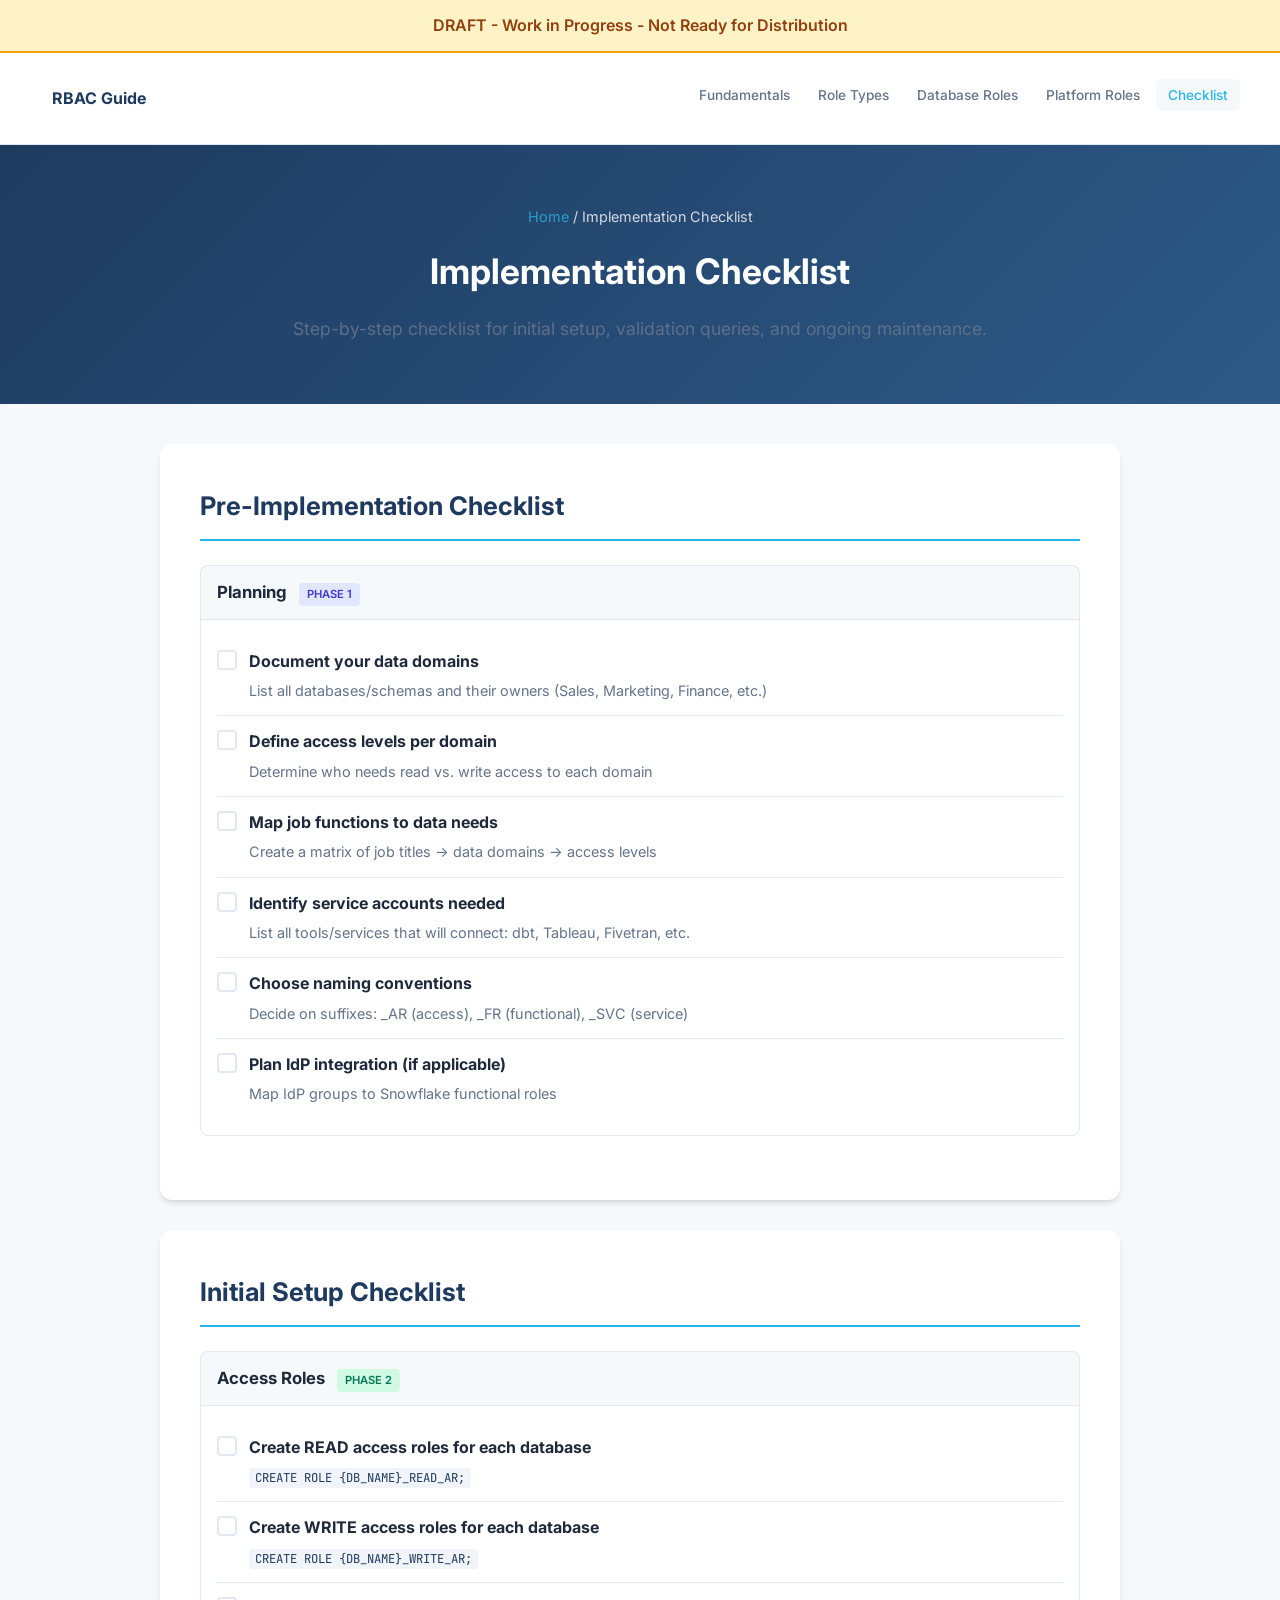
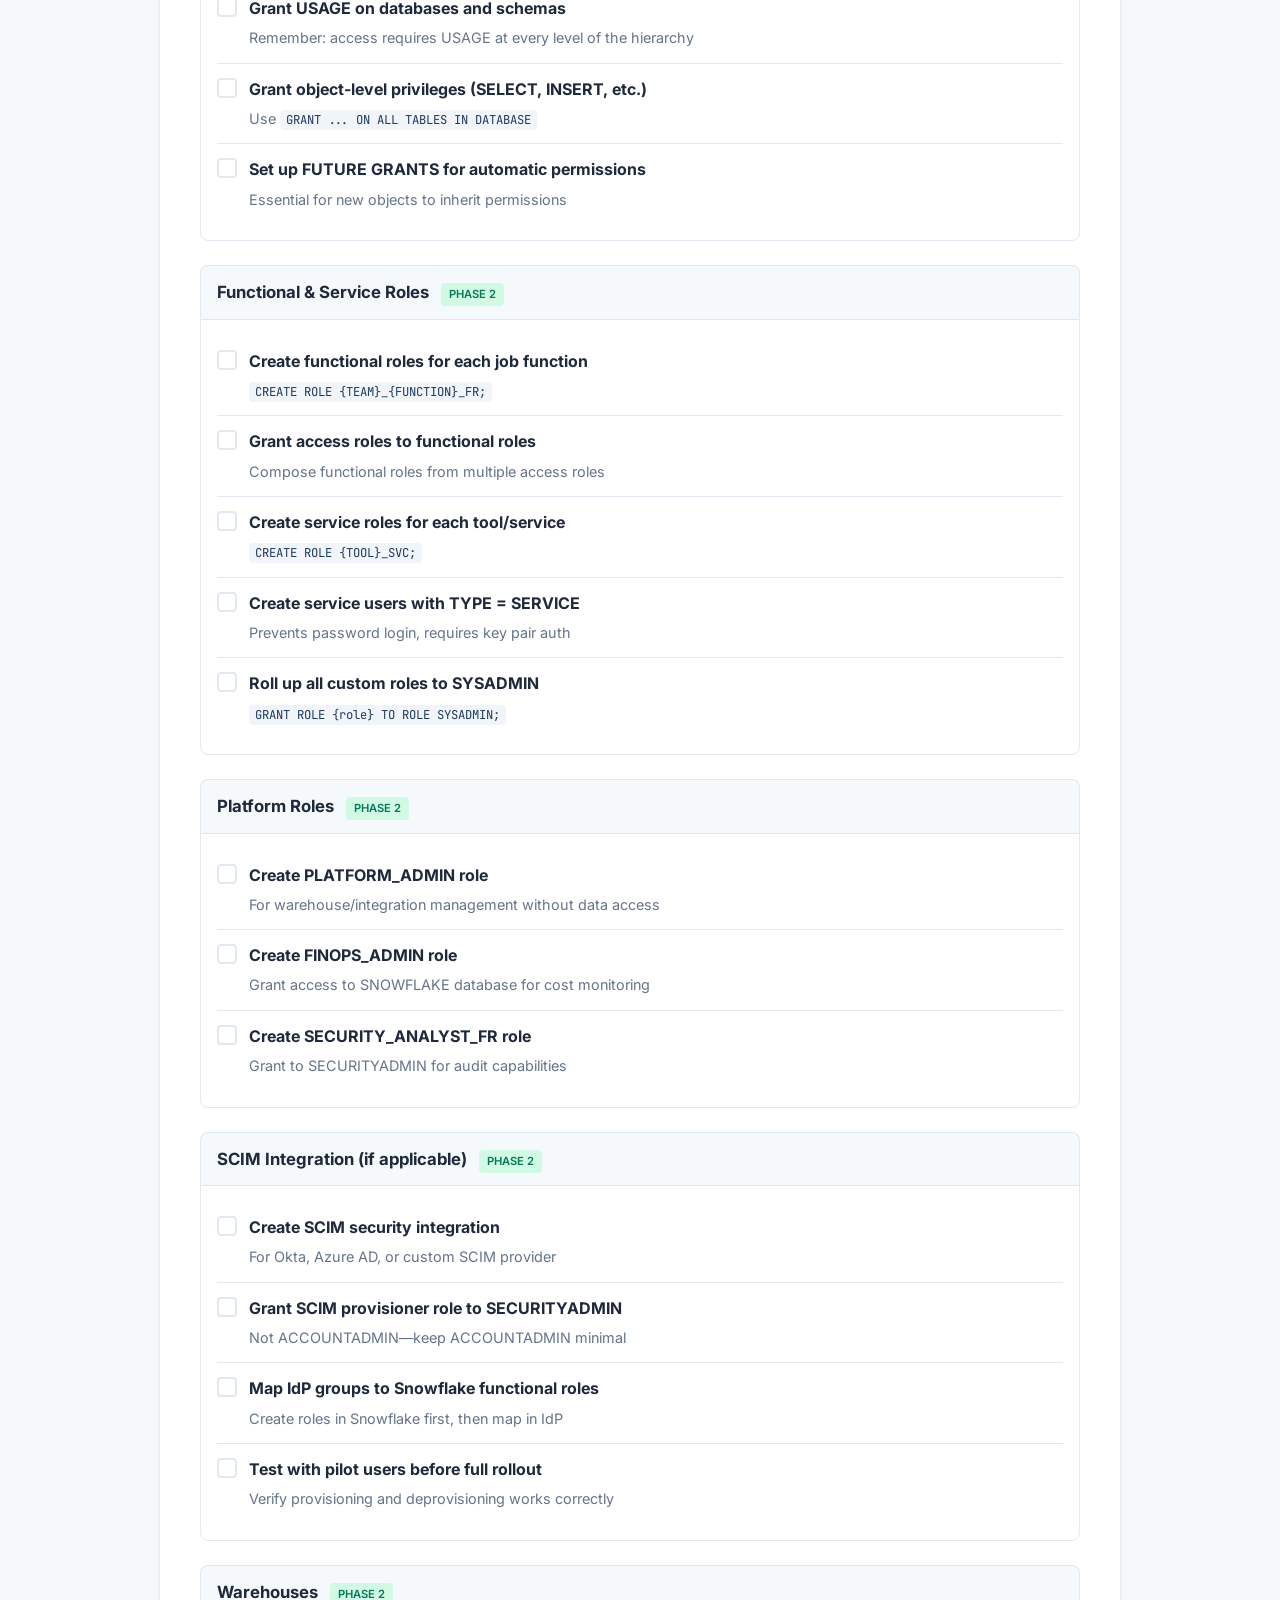
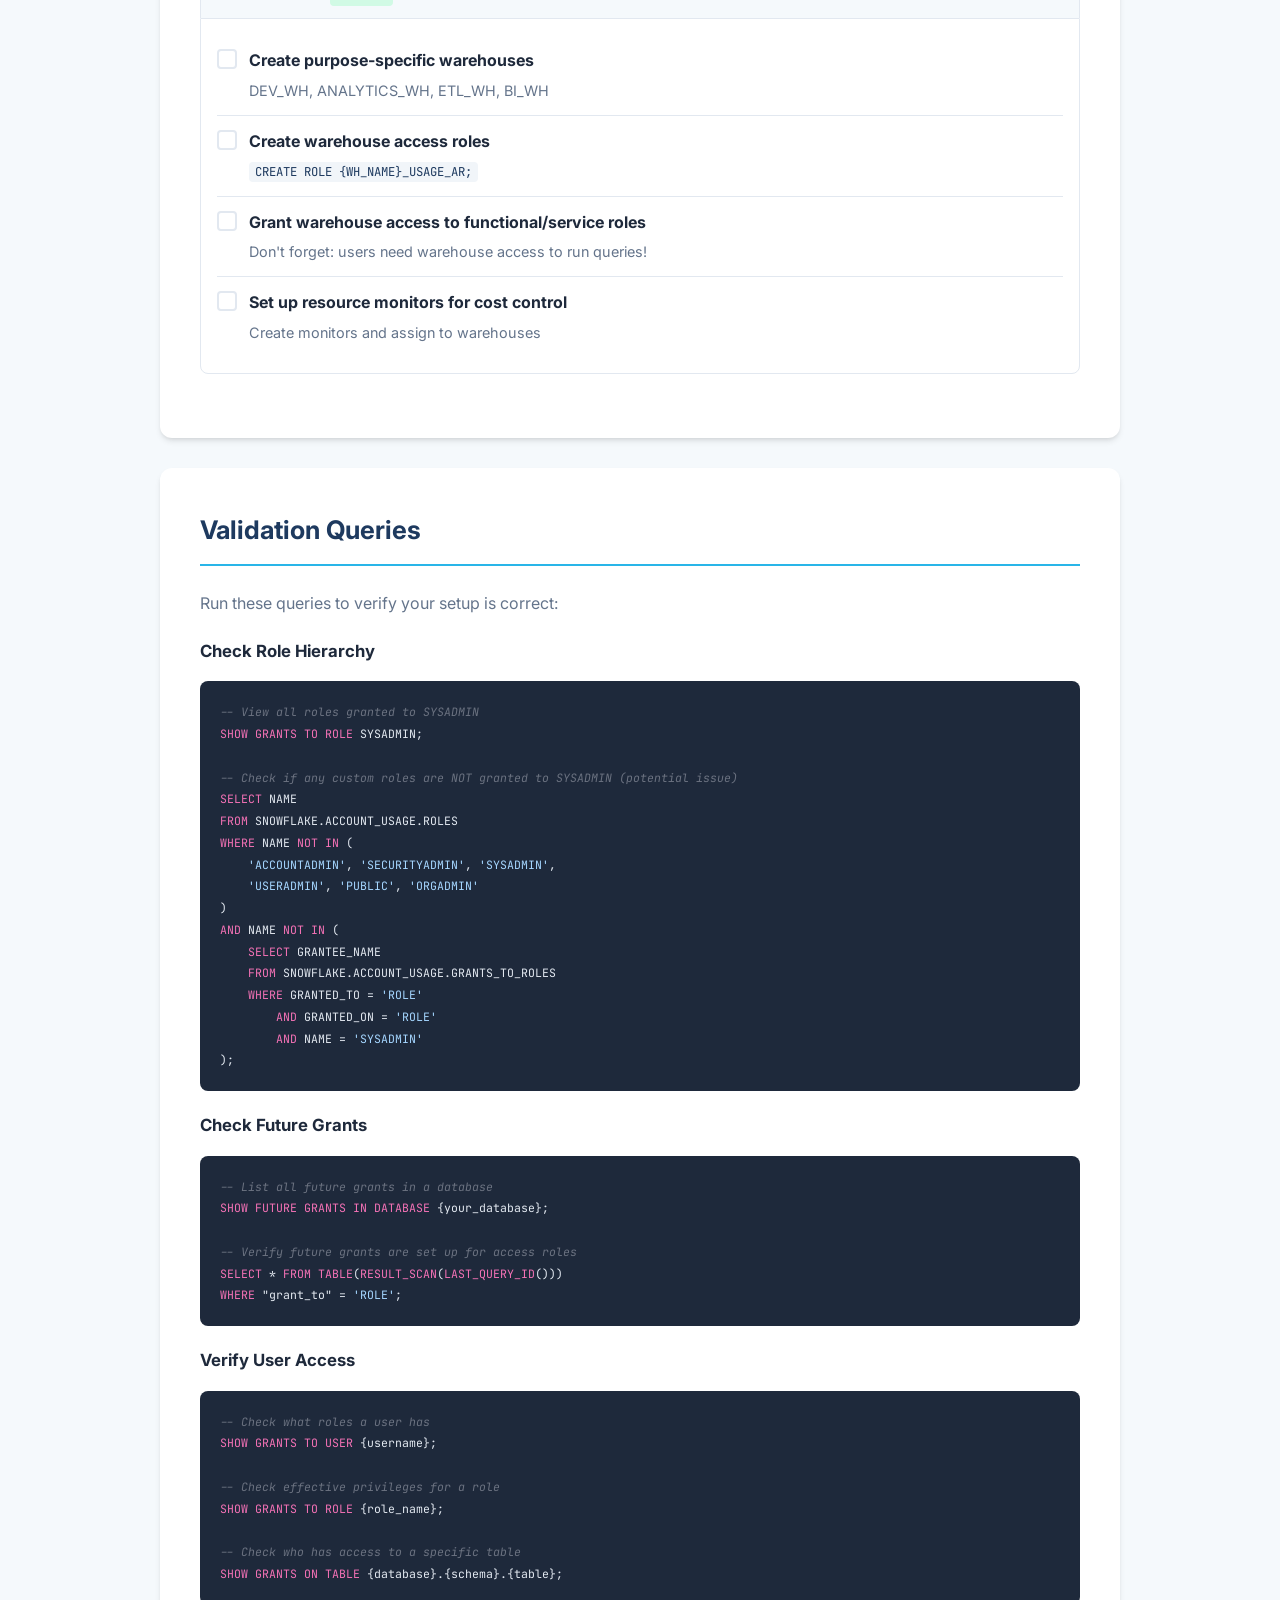
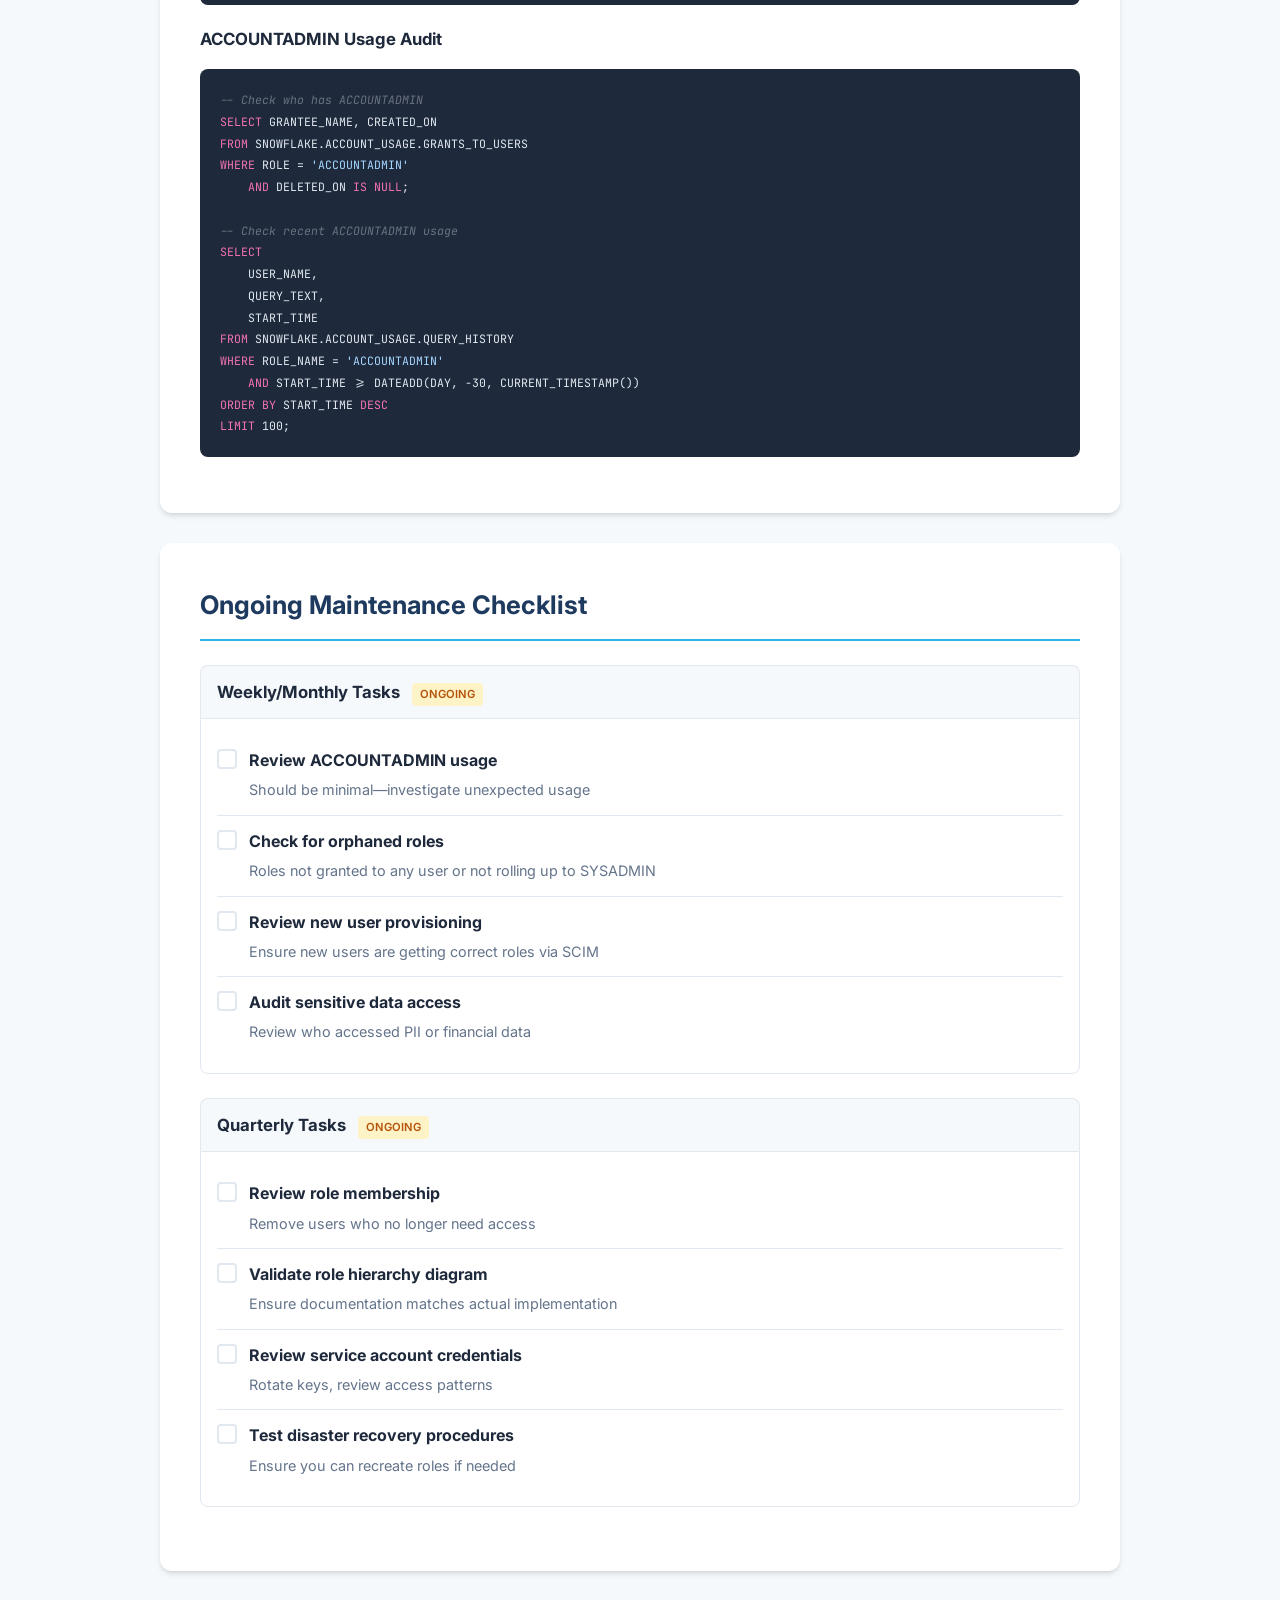
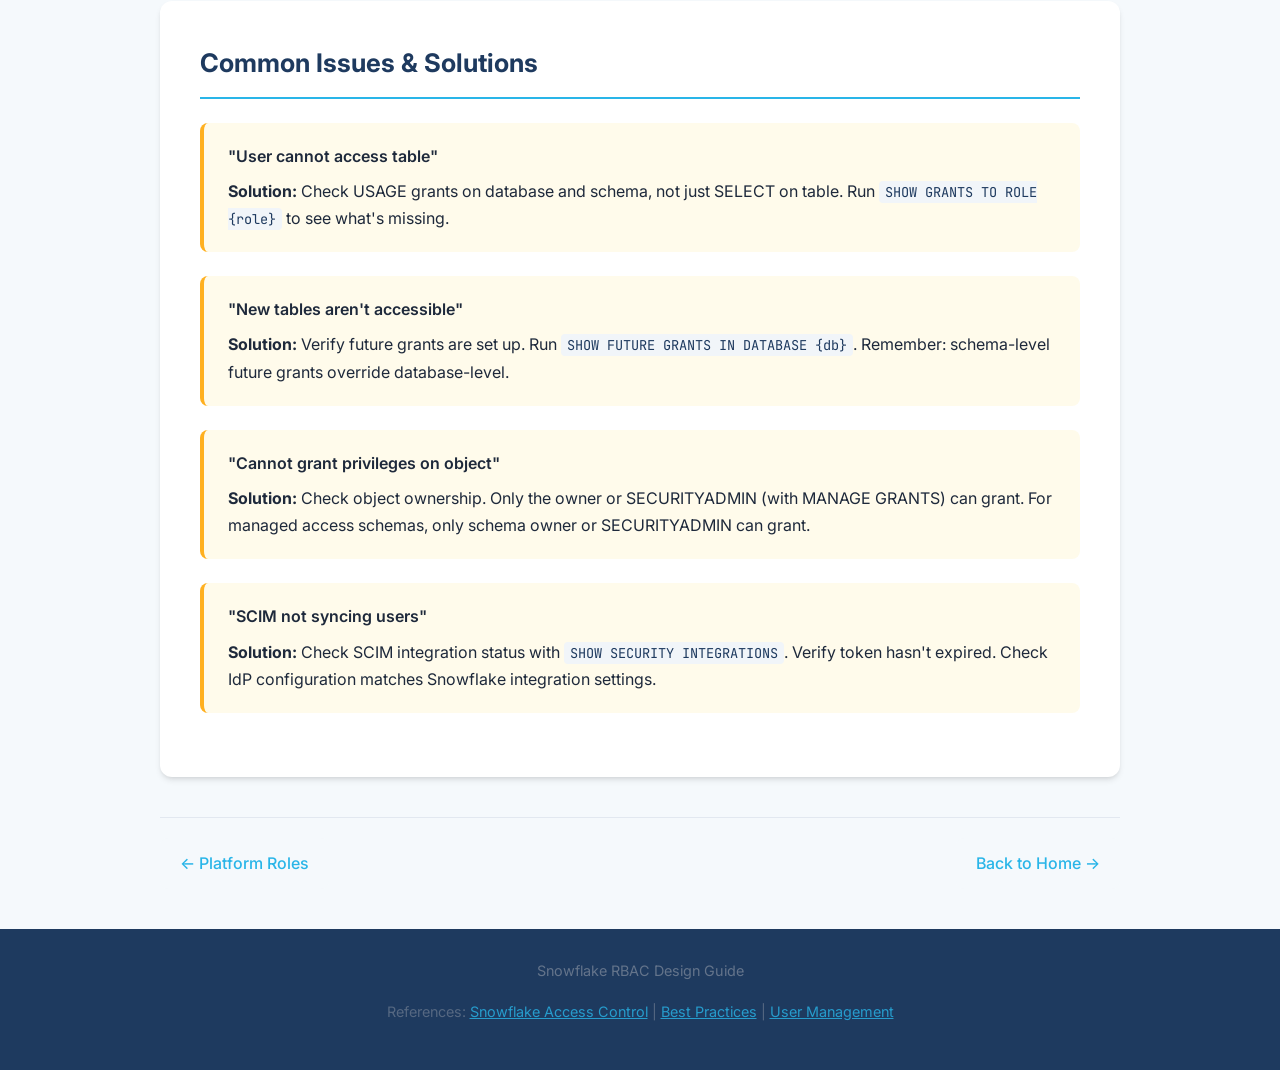
==== checklist.html @ 7f48d7fa "Initial Commit" ====
<!DOCTYPE html>
<html lang="en">
<head>
    <meta charset="UTF-8">
    <meta name="viewport" content="width=device-width, initial-scale=1.0">
    <title>Implementation Checklist | Snowflake RBAC Guide</title>
    <link rel="preconnect" href="https://fonts.googleapis.com">
    <link rel="preconnect" href="https://fonts.gstatic.com" crossorigin>
    <link href="https://fonts.googleapis.com/css2?family=Inter:wght@400;500;600;700&family=JetBrains+Mono:wght@400;500&display=swap" rel="stylesheet">
    <link rel="stylesheet" href="styles.css">
    <style>
        .checklist-section {
            margin: 24px 0;
        }
        .checklist-section h4 {
            background: var(--sf-light);
            padding: 12px 16px;
            border-radius: 8px 8px 0 0;
            margin-bottom: 0;
            border: 1px solid var(--border-color);
            border-bottom: none;
        }
        .checklist-items {
            border: 1px solid var(--border-color);
            border-radius: 0 0 8px 8px;
            padding: 16px;
        }
        .checklist-item {
            display: flex;
            align-items: flex-start;
            gap: 12px;
            padding: 12px 0;
            border-bottom: 1px solid var(--border-color);
        }
        .checklist-item:last-child {
            border-bottom: none;
        }
        .checkbox {
            width: 20px;
            height: 20px;
            border: 2px solid var(--border-color);
            border-radius: 4px;
            flex-shrink: 0;
            margin-top: 2px;
        }
        .checklist-item strong {
            display: block;
            margin-bottom: 4px;
        }
        .checklist-item p {
            margin: 0;
            font-size: 0.9rem;
        }
        .phase-tag {
            display: inline-block;
            padding: 2px 8px;
            border-radius: 4px;
            font-size: 0.7rem;
            font-weight: 600;
            text-transform: uppercase;
            margin-left: 8px;
        }
        .phase-planning { background: #E0E7FF; color: #4338CA; }
        .phase-setup { background: #D1FAE5; color: #047857; }
        .phase-ongoing { background: #FEF3C7; color: #B45309; }
    </style>
</head>
<body>
    <div style="background: #FEF3C7; color: #92400E; padding: 12px; text-align: center; font-weight: 600; border-bottom: 2px solid #F59E0B;">DRAFT - Work in Progress - Not Ready for Distribution</div>
    <nav>
        <div class="nav-inner">
            <a href="index.html" class="logo">RBAC Guide</a>
            <ul>
                <li><a href="fundamentals.html">Fundamentals</a></li>
                <li><a href="role-types.html">Role Types</a></li>
                <li><a href="database-roles.html">Database Roles</a></li>
                
                <li><a href="platform-roles.html">Platform Roles</a></li>
                <li><a href="checklist.html" class="active">Checklist</a></li>
            </ul>
        </div>
    </nav>

    <div class="hero">
        <div class="breadcrumb"><a href="index.html">Home</a> / Implementation Checklist</div>
        <h1>Implementation Checklist</h1>
        <p>Step-by-step checklist for initial setup, validation queries, and ongoing maintenance.</p>
    </div>

    <div class="container">
        <section>
            <h2>Pre-Implementation Checklist</h2>
            
            <div class="checklist-section">
                <h4>Planning <span class="phase-tag phase-planning">Phase 1</span></h4>
                <div class="checklist-items">
                    <div class="checklist-item">
                        <div class="checkbox"></div>
                        <div>
                            <strong>Document your data domains</strong>
                            <p>List all databases/schemas and their owners (Sales, Marketing, Finance, etc.)</p>
                        </div>
                    </div>
                    <div class="checklist-item">
                        <div class="checkbox"></div>
                        <div>
                            <strong>Define access levels per domain</strong>
                            <p>Determine who needs read vs. write access to each domain</p>
                        </div>
                    </div>
                    <div class="checklist-item">
                        <div class="checkbox"></div>
                        <div>
                            <strong>Map job functions to data needs</strong>
                            <p>Create a matrix of job titles → data domains → access levels</p>
                        </div>
                    </div>
                    <div class="checklist-item">
                        <div class="checkbox"></div>
                        <div>
                            <strong>Identify service accounts needed</strong>
                            <p>List all tools/services that will connect: dbt, Tableau, Fivetran, etc.</p>
                        </div>
                    </div>
                    <div class="checklist-item">
                        <div class="checkbox"></div>
                        <div>
                            <strong>Choose naming conventions</strong>
                            <p>Decide on suffixes: _AR (access), _FR (functional), _SVC (service)</p>
                        </div>
                    </div>
                    <div class="checklist-item">
                        <div class="checkbox"></div>
                        <div>
                            <strong>Plan IdP integration (if applicable)</strong>
                            <p>Map IdP groups to Snowflake functional roles</p>
                        </div>
                    </div>
                </div>
            </div>
        </section>

        <section>
            <h2>Initial Setup Checklist</h2>
            
            <div class="checklist-section">
                <h4>Access Roles <span class="phase-tag phase-setup">Phase 2</span></h4>
                <div class="checklist-items">
                    <div class="checklist-item">
                        <div class="checkbox"></div>
                        <div>
                            <strong>Create READ access roles for each database</strong>
                            <p><code>CREATE ROLE {DB_NAME}_READ_AR;</code></p>
                        </div>
                    </div>
                    <div class="checklist-item">
                        <div class="checkbox"></div>
                        <div>
                            <strong>Create WRITE access roles for each database</strong>
                            <p><code>CREATE ROLE {DB_NAME}_WRITE_AR;</code></p>
                        </div>
                    </div>
                    <div class="checklist-item">
                        <div class="checkbox"></div>
                        <div>
                            <strong>Grant USAGE on databases and schemas</strong>
                            <p>Remember: access requires USAGE at every level of the hierarchy</p>
                        </div>
                    </div>
                    <div class="checklist-item">
                        <div class="checkbox"></div>
                        <div>
                            <strong>Grant object-level privileges (SELECT, INSERT, etc.)</strong>
                            <p>Use <code>GRANT ... ON ALL TABLES IN DATABASE</code></p>
                        </div>
                    </div>
                    <div class="checklist-item">
                        <div class="checkbox"></div>
                        <div>
                            <strong>Set up FUTURE GRANTS for automatic permissions</strong>
                            <p>Essential for new objects to inherit permissions</p>
                        </div>
                    </div>
                </div>
            </div>

            <div class="checklist-section">
                <h4>Functional & Service Roles <span class="phase-tag phase-setup">Phase 2</span></h4>
                <div class="checklist-items">
                    <div class="checklist-item">
                        <div class="checkbox"></div>
                        <div>
                            <strong>Create functional roles for each job function</strong>
                            <p><code>CREATE ROLE {TEAM}_{FUNCTION}_FR;</code></p>
                        </div>
                    </div>
                    <div class="checklist-item">
                        <div class="checkbox"></div>
                        <div>
                            <strong>Grant access roles to functional roles</strong>
                            <p>Compose functional roles from multiple access roles</p>
                        </div>
                    </div>
                    <div class="checklist-item">
                        <div class="checkbox"></div>
                        <div>
                            <strong>Create service roles for each tool/service</strong>
                            <p><code>CREATE ROLE {TOOL}_SVC;</code></p>
                        </div>
                    </div>
                    <div class="checklist-item">
                        <div class="checkbox"></div>
                        <div>
                            <strong>Create service users with TYPE = SERVICE</strong>
                            <p>Prevents password login, requires key pair auth</p>
                        </div>
                    </div>
                    <div class="checklist-item">
                        <div class="checkbox"></div>
                        <div>
                            <strong>Roll up all custom roles to SYSADMIN</strong>
                            <p><code>GRANT ROLE {role} TO ROLE SYSADMIN;</code></p>
                        </div>
                    </div>
                </div>
            </div>

            <div class="checklist-section">
                <h4>Platform Roles <span class="phase-tag phase-setup">Phase 2</span></h4>
                <div class="checklist-items">
                    <div class="checklist-item">
                        <div class="checkbox"></div>
                        <div>
                            <strong>Create PLATFORM_ADMIN role</strong>
                            <p>For warehouse/integration management without data access</p>
                        </div>
                    </div>
                    <div class="checklist-item">
                        <div class="checkbox"></div>
                        <div>
                            <strong>Create FINOPS_ADMIN role</strong>
                            <p>Grant access to SNOWFLAKE database for cost monitoring</p>
                        </div>
                    </div>
                    <div class="checklist-item">
                        <div class="checkbox"></div>
                        <div>
                            <strong>Create SECURITY_ANALYST_FR role</strong>
                            <p>Grant to SECURITYADMIN for audit capabilities</p>
                        </div>
                    </div>
                </div>
            </div>

            <div class="checklist-section">
                <h4>SCIM Integration (if applicable) <span class="phase-tag phase-setup">Phase 2</span></h4>
                <div class="checklist-items">
                    <div class="checklist-item">
                        <div class="checkbox"></div>
                        <div>
                            <strong>Create SCIM security integration</strong>
                            <p>For Okta, Azure AD, or custom SCIM provider</p>
                        </div>
                    </div>
                    <div class="checklist-item">
                        <div class="checkbox"></div>
                        <div>
                            <strong>Grant SCIM provisioner role to SECURITYADMIN</strong>
                            <p>Not ACCOUNTADMIN—keep ACCOUNTADMIN minimal</p>
                        </div>
                    </div>
                    <div class="checklist-item">
                        <div class="checkbox"></div>
                        <div>
                            <strong>Map IdP groups to Snowflake functional roles</strong>
                            <p>Create roles in Snowflake first, then map in IdP</p>
                        </div>
                    </div>
                    <div class="checklist-item">
                        <div class="checkbox"></div>
                        <div>
                            <strong>Test with pilot users before full rollout</strong>
                            <p>Verify provisioning and deprovisioning works correctly</p>
                        </div>
                    </div>
                </div>
            </div>

            <div class="checklist-section">
                <h4>Warehouses <span class="phase-tag phase-setup">Phase 2</span></h4>
                <div class="checklist-items">
                    <div class="checklist-item">
                        <div class="checkbox"></div>
                        <div>
                            <strong>Create purpose-specific warehouses</strong>
                            <p>DEV_WH, ANALYTICS_WH, ETL_WH, BI_WH</p>
                        </div>
                    </div>
                    <div class="checklist-item">
                        <div class="checkbox"></div>
                        <div>
                            <strong>Create warehouse access roles</strong>
                            <p><code>CREATE ROLE {WH_NAME}_USAGE_AR;</code></p>
                        </div>
                    </div>
                    <div class="checklist-item">
                        <div class="checkbox"></div>
                        <div>
                            <strong>Grant warehouse access to functional/service roles</strong>
                            <p>Don't forget: users need warehouse access to run queries!</p>
                        </div>
                    </div>
                    <div class="checklist-item">
                        <div class="checkbox"></div>
                        <div>
                            <strong>Set up resource monitors for cost control</strong>
                            <p>Create monitors and assign to warehouses</p>
                        </div>
                    </div>
                </div>
            </div>
        </section>

        <section>
            <h2>Validation Queries</h2>
            <p>Run these queries to verify your setup is correct:</p>

            <h4>Check Role Hierarchy</h4>
            <pre><code><span class="comment">-- View all roles granted to SYSADMIN</span>
<span class="keyword">SHOW GRANTS TO ROLE</span> SYSADMIN;

<span class="comment">-- Check if any custom roles are NOT granted to SYSADMIN (potential issue)</span>
<span class="keyword">SELECT</span> NAME 
<span class="keyword">FROM</span> SNOWFLAKE.ACCOUNT_USAGE.ROLES
<span class="keyword">WHERE</span> NAME <span class="keyword">NOT IN</span> (
    <span class="string">'ACCOUNTADMIN'</span>, <span class="string">'SECURITYADMIN'</span>, <span class="string">'SYSADMIN'</span>, 
    <span class="string">'USERADMIN'</span>, <span class="string">'PUBLIC'</span>, <span class="string">'ORGADMIN'</span>
)
<span class="keyword">AND</span> NAME <span class="keyword">NOT IN</span> (
    <span class="keyword">SELECT</span> GRANTEE_NAME 
    <span class="keyword">FROM</span> SNOWFLAKE.ACCOUNT_USAGE.GRANTS_TO_ROLES 
    <span class="keyword">WHERE</span> GRANTED_TO = <span class="string">'ROLE'</span> 
        <span class="keyword">AND</span> GRANTED_ON = <span class="string">'ROLE'</span>
        <span class="keyword">AND</span> NAME = <span class="string">'SYSADMIN'</span>
);</code></pre>

            <h4>Check Future Grants</h4>
            <pre><code><span class="comment">-- List all future grants in a database</span>
<span class="keyword">SHOW FUTURE GRANTS IN DATABASE</span> {your_database};

<span class="comment">-- Verify future grants are set up for access roles</span>
<span class="keyword">SELECT</span> * <span class="keyword">FROM TABLE</span>(<span class="keyword">RESULT_SCAN</span>(<span class="keyword">LAST_QUERY_ID</span>()))
<span class="keyword">WHERE</span> "grant_to" = <span class="string">'ROLE'</span>;</code></pre>

            <h4>Verify User Access</h4>
            <pre><code><span class="comment">-- Check what roles a user has</span>
<span class="keyword">SHOW GRANTS TO USER</span> {username};

<span class="comment">-- Check effective privileges for a role</span>
<span class="keyword">SHOW GRANTS TO ROLE</span> {role_name};

<span class="comment">-- Check who has access to a specific table</span>
<span class="keyword">SHOW GRANTS ON TABLE</span> {database}.{schema}.{table};</code></pre>

            <h4>ACCOUNTADMIN Usage Audit</h4>
            <pre><code><span class="comment">-- Check who has ACCOUNTADMIN</span>
<span class="keyword">SELECT</span> GRANTEE_NAME, CREATED_ON
<span class="keyword">FROM</span> SNOWFLAKE.ACCOUNT_USAGE.GRANTS_TO_USERS
<span class="keyword">WHERE</span> ROLE = <span class="string">'ACCOUNTADMIN'</span>
    <span class="keyword">AND</span> DELETED_ON <span class="keyword">IS NULL</span>;

<span class="comment">-- Check recent ACCOUNTADMIN usage</span>
<span class="keyword">SELECT</span> 
    USER_NAME,
    QUERY_TEXT,
    START_TIME
<span class="keyword">FROM</span> SNOWFLAKE.ACCOUNT_USAGE.QUERY_HISTORY
<span class="keyword">WHERE</span> ROLE_NAME = <span class="string">'ACCOUNTADMIN'</span>
    <span class="keyword">AND</span> START_TIME >= DATEADD(DAY, -30, CURRENT_TIMESTAMP())
<span class="keyword">ORDER BY</span> START_TIME <span class="keyword">DESC</span>
<span class="keyword">LIMIT</span> 100;</code></pre>
        </section>

        <section>
            <h2>Ongoing Maintenance Checklist</h2>
            
            <div class="checklist-section">
                <h4>Weekly/Monthly Tasks <span class="phase-tag phase-ongoing">Ongoing</span></h4>
                <div class="checklist-items">
                    <div class="checklist-item">
                        <div class="checkbox"></div>
                        <div>
                            <strong>Review ACCOUNTADMIN usage</strong>
                            <p>Should be minimal—investigate unexpected usage</p>
                        </div>
                    </div>
                    <div class="checklist-item">
                        <div class="checkbox"></div>
                        <div>
                            <strong>Check for orphaned roles</strong>
                            <p>Roles not granted to any user or not rolling up to SYSADMIN</p>
                        </div>
                    </div>
                    <div class="checklist-item">
                        <div class="checkbox"></div>
                        <div>
                            <strong>Review new user provisioning</strong>
                            <p>Ensure new users are getting correct roles via SCIM</p>
                        </div>
                    </div>
                    <div class="checklist-item">
                        <div class="checkbox"></div>
                        <div>
                            <strong>Audit sensitive data access</strong>
                            <p>Review who accessed PII or financial data</p>
                        </div>
                    </div>
                </div>
            </div>

            <div class="checklist-section">
                <h4>Quarterly Tasks <span class="phase-tag phase-ongoing">Ongoing</span></h4>
                <div class="checklist-items">
                    <div class="checklist-item">
                        <div class="checkbox"></div>
                        <div>
                            <strong>Review role membership</strong>
                            <p>Remove users who no longer need access</p>
                        </div>
                    </div>
                    <div class="checklist-item">
                        <div class="checkbox"></div>
                        <div>
                            <strong>Validate role hierarchy diagram</strong>
                            <p>Ensure documentation matches actual implementation</p>
                        </div>
                    </div>
                    <div class="checklist-item">
                        <div class="checkbox"></div>
                        <div>
                            <strong>Review service account credentials</strong>
                            <p>Rotate keys, review access patterns</p>
                        </div>
                    </div>
                    <div class="checklist-item">
                        <div class="checkbox"></div>
                        <div>
                            <strong>Test disaster recovery procedures</strong>
                            <p>Ensure you can recreate roles if needed</p>
                        </div>
                    </div>
                </div>
            </div>
        </section>

        <section>
            <h2>Common Issues & Solutions</h2>
            
            <div class="callout callout-warning">
                <div class="callout-title">"User cannot access table"</div>
                <p><strong>Solution:</strong> Check USAGE grants on database and schema, not just SELECT on table. Run <code>SHOW GRANTS TO ROLE {role}</code> to see what's missing.</p>
            </div>

            <div class="callout callout-warning">
                <div class="callout-title">"New tables aren't accessible"</div>
                <p><strong>Solution:</strong> Verify future grants are set up. Run <code>SHOW FUTURE GRANTS IN DATABASE {db}</code>. Remember: schema-level future grants override database-level.</p>
            </div>

            <div class="callout callout-warning">
                <div class="callout-title">"Cannot grant privileges on object"</div>
                <p><strong>Solution:</strong> Check object ownership. Only the owner or SECURITYADMIN (with MANAGE GRANTS) can grant. For managed access schemas, only schema owner or SECURITYADMIN can grant.</p>
            </div>

            <div class="callout callout-warning">
                <div class="callout-title">"SCIM not syncing users"</div>
                <p><strong>Solution:</strong> Check SCIM integration status with <code>SHOW SECURITY INTEGRATIONS</code>. Verify token hasn't expired. Check IdP configuration matches Snowflake integration settings.</p>
            </div>
        </section>

        <div class="next-page">
            <a href="platform-roles.html" class="prev">← Platform Roles</a>
            <a href="index.html" class="next">Back to Home →</a>
        </div>
    </div>

    <footer>
        <p>Snowflake RBAC Design Guide</p>
        <p style="margin-top: 12px; opacity: 0.8;">
            References: 
            <a href="https://docs.snowflake.com/en/user-guide/security-access-control-overview" target="_blank">Snowflake Access Control</a> | 
            <a href="https://docs.snowflake.com/en/user-guide/security-access-control-considerations" target="_blank">Best Practices</a> |
            <a href="https://docs.snowflake.com/en/user-guide/admin-user-management" target="_blank">User Management</a>
        </p>
    </footer>
</body>
</html>
---- styles.css ----
:root {
    --sf-blue: #29B5E8;
    --sf-blue-dark: #1a8ab8;
    --sf-navy: #1E3A5F;
    --sf-light: #F5F9FC;
    --sf-accent: #00D4AA;
    --sf-warning: #FFB020;
    --sf-danger: #FF4757;
    --sf-success: #00D68F;
    --text-primary: #1E293B;
    --text-secondary: #64748B;
    --border-color: #E2E8F0;
    --code-bg: #1E293B;
    --card-shadow: 0 4px 6px -1px rgba(0,0,0,0.1), 0 2px 4px -2px rgba(0,0,0,0.1);
}

* {
    margin: 0;
    padding: 0;
    box-sizing: border-box;
}

body {
    font-family: 'Inter', -apple-system, BlinkMacSystemFont, sans-serif;
    background: var(--sf-light);
    color: var(--text-primary);
    line-height: 1.7;
}

.hero {
    background: linear-gradient(135deg, var(--sf-navy) 0%, #2D5A87 100%);
    color: white;
    padding: 60px 20px;
    text-align: center;
}

.hero-large {
    padding: 80px 20px;
}

.hero h1 {
    font-size: 2.2rem;
    font-weight: 700;
    margin-bottom: 12px;
}

.hero-large h1 {
    font-size: 2.5rem;
    margin-bottom: 16px;
}

.hero p {
    font-size: 1.1rem;
    opacity: 0.9;
    max-width: 700px;
    margin: 0 auto;
}

.hero-badge {
    display: inline-block;
    background: rgba(41, 181, 232, 0.2);
    border: 1px solid var(--sf-blue);
    color: var(--sf-blue);
    padding: 6px 16px;
    border-radius: 20px;
    font-size: 0.85rem;
    font-weight: 500;
    margin-bottom: 20px;
}

.breadcrumb {
    font-size: 0.9rem;
    margin-bottom: 12px;
    opacity: 0.8;
}

.breadcrumb a {
    color: var(--sf-blue);
    text-decoration: none;
}

.breadcrumb a:hover {
    text-decoration: underline;
}

nav {
    background: white;
    border-bottom: 1px solid var(--border-color);
    padding: 12px 20px;
    position: sticky;
    top: 0;
    z-index: 100;
}

nav .nav-inner {
    display: flex;
    justify-content: space-between;
    align-items: center;
    max-width: 1200px;
    margin: 0 auto;
}

nav .logo {
    font-weight: 700;
    color: var(--sf-navy);
    text-decoration: none;
    font-size: 1rem;
}

nav ul {
    display: flex;
    flex-wrap: wrap;
    gap: 4px;
    list-style: none;
}

nav a {
    color: var(--text-secondary);
    text-decoration: none;
    padding: 8px 12px;
    border-radius: 6px;
    font-size: 0.85rem;
    font-weight: 500;
    transition: all 0.2s;
}

nav a:hover, nav a.active {
    background: var(--sf-light);
    color: var(--sf-blue);
}

.container {
    max-width: 1000px;
    margin: 0 auto;
    padding: 40px 20px;
}

.container-wide {
    max-width: 1100px;
    margin: 0 auto;
    padding: 40px 20px;
}

section {
    background: white;
    border-radius: 12px;
    padding: 40px;
    margin-bottom: 30px;
    box-shadow: var(--card-shadow);
}

h2 {
    font-size: 1.6rem;
    color: var(--sf-navy);
    margin-bottom: 24px;
    padding-bottom: 12px;
    border-bottom: 2px solid var(--sf-blue);
}

h3 {
    font-size: 1.25rem;
    color: var(--sf-navy);
    margin: 28px 0 16px 0;
}

h4 {
    font-size: 1.05rem;
    color: var(--text-primary);
    margin: 20px 0 12px 0;
}

p {
    margin-bottom: 16px;
    color: var(--text-secondary);
}

.callout {
    padding: 20px 24px;
    border-radius: 8px;
    margin: 24px 0;
}

.callout-info {
    background: #EBF8FF;
    border-left: 4px solid var(--sf-blue);
}

.callout-warning {
    background: #FFFBEB;
    border-left: 4px solid var(--sf-warning);
}

.callout-danger {
    background: #FEF2F2;
    border-left: 4px solid var(--sf-danger);
}

.callout-success {
    background: #ECFDF5;
    border-left: 4px solid var(--sf-success);
}

.callout-title {
    font-weight: 600;
    color: var(--text-primary);
    margin-bottom: 8px;
    display: flex;
    align-items: center;
    gap: 8px;
}

.callout p {
    margin: 0;
    color: var(--text-primary);
}

pre {
    background: var(--code-bg);
    color: #E2E8F0;
    padding: 20px;
    border-radius: 8px;
    overflow-x: auto;
    font-family: 'JetBrains Mono', monospace;
    font-size: 0.85rem;
    line-height: 1.6;
    margin: 16px 0;
}

code {
    font-family: 'JetBrains Mono', monospace;
    background: #F1F5F9;
    color: var(--sf-navy);
    padding: 2px 6px;
    border-radius: 4px;
    font-size: 0.85em;
}

pre code {
    background: transparent;
    color: inherit;
    padding: 0;
}

.keyword { color: #F472B6; }
.string { color: #A5D6FF; }
.comment { color: #6B7280; font-style: italic; }
.role-name { color: #7DD3FC; }
.privilege { color: #86EFAC; }

ul, ol {
    margin: 16px 0 16px 24px;
    color: var(--text-secondary);
}

li {
    margin-bottom: 8px;
}

table {
    width: 100%;
    border-collapse: collapse;
    margin: 20px 0;
    font-size: 0.9rem;
}

th, td {
    padding: 12px 16px;
    text-align: left;
    border-bottom: 1px solid var(--border-color);
}

th {
    background: var(--sf-light);
    font-weight: 600;
    color: var(--sf-navy);
}

tr:hover {
    background: #F8FAFC;
}

.two-column {
    display: grid;
    grid-template-columns: 1fr 1fr;
    gap: 24px;
}

@media (max-width: 768px) {
    .two-column {
        grid-template-columns: 1fr;
    }
    
    .hero h1 {
        font-size: 1.6rem;
    }
    
    section {
        padding: 24px;
    }
    
    nav ul {
        display: none;
    }
}

.comparison-card {
    background: var(--sf-light);
    border-radius: 8px;
    padding: 20px;
}

.comparison-card h4 {
    margin-top: 0;
}

.tag {
    display: inline-block;
    padding: 4px 10px;
    border-radius: 4px;
    font-size: 0.75rem;
    font-weight: 600;
    text-transform: uppercase;
}

.tag-required { background: #FEE2E2; color: #DC2626; }
.tag-recommended { background: #D1FAE5; color: #059669; }
.tag-optional { background: #E0E7FF; color: #4F46E5; }

.checklist {
    list-style: none;
    margin-left: 0;
}

.checklist li {
    padding-left: 28px;
    position: relative;
}

.checklist li::before {
    content: "✓";
    position: absolute;
    left: 0;
    color: var(--sf-success);
    font-weight: bold;
}

.anti-checklist li::before {
    content: "✗";
    color: var(--sf-danger);
}

footer {
    background: var(--sf-navy);
    color: white;
    padding: 30px 20px;
    text-align: center;
    font-size: 0.9rem;
}

footer a {
    color: var(--sf-blue);
}

.quick-ref {
    display: grid;
    grid-template-columns: repeat(auto-fit, minmax(220px, 1fr));
    gap: 16px;
    margin: 20px 0;
}

.quick-ref-card {
    background: var(--sf-light);
    border-radius: 8px;
    padding: 16px;
    border-left: 4px solid var(--sf-blue);
}

.quick-ref-card h5 {
    font-size: 0.9rem;
    color: var(--sf-navy);
    margin-bottom: 8px;
}

.quick-ref-card p {
    font-size: 0.85rem;
    margin: 0;
}

.consideration-grid {
    display: grid;
    grid-template-columns: repeat(auto-fit, minmax(260px, 1fr));
    gap: 16px;
    margin: 20px 0;
}

.consideration-item {
    background: white;
    border: 1px solid var(--border-color);
    border-radius: 8px;
    padding: 20px;
}

.consideration-item h5 {
    color: var(--sf-navy);
    margin-bottom: 8px;
    font-size: 1rem;
}

.consideration-item p {
    font-size: 0.9rem;
    margin: 0;
}

.card-grid {
    display: grid;
    grid-template-columns: repeat(auto-fit, minmax(280px, 1fr));
    gap: 20px;
    margin: 30px 0;
}

.card {
    background: white;
    border-radius: 12px;
    padding: 24px;
    box-shadow: var(--card-shadow);
    transition: transform 0.2s, box-shadow 0.2s;
    text-decoration: none;
    color: inherit;
    display: block;
}

.card:hover {
    transform: translateY(-2px);
    box-shadow: 0 8px 12px -2px rgba(0,0,0,0.12);
}

.card-icon {
    width: 48px;
    height: 48px;
    border-radius: 10px;
    display: flex;
    align-items: center;
    justify-content: center;
    font-size: 1.5rem;
    margin-bottom: 16px;
}

.card h3 {
    margin: 0 0 8px 0;
    font-size: 1.1rem;
}

.card p {
    margin: 0;
    font-size: 0.9rem;
}

.hierarchy-diagram {
    background: linear-gradient(180deg, #F8FAFC 0%, #F1F5F9 100%);
    border: 1px solid var(--border-color);
    border-radius: 12px;
    padding: 40px 20px;
    margin: 24px 0;
    overflow-x: auto;
}

.hierarchy-diagram svg {
    display: block;
    margin: 0 auto;
    max-width: 100%;
    height: auto;
}

.hierarchy-svg {
    display: block;
    margin: 0 auto;
    max-width: 100%;
}

.role-node {
    cursor: default;
}

.role-node rect {
    rx: 8;
    ry: 8;
    stroke-width: 2;
}

.role-node text {
    font-family: 'Inter', sans-serif;
    font-size: 12px;
    font-weight: 500;
    fill: white;
}

.role-node.system rect {
    fill: #DC2626;
    stroke: #B91C1C;
}

.role-node.admin rect {
    fill: #7C3AED;
    stroke: #6D28D9;
}

.role-node.functional rect {
    fill: #0EA5E9;
    stroke: #0284C7;
}

.role-node.service rect {
    fill: #8B5CF6;
    stroke: #7C3AED;
}

.role-node.access rect {
    fill: #10B981;
    stroke: #059669;
}

.role-node.database rect {
    fill: #F59E0B;
    stroke: #D97706;
}

.role-node.scim rect {
    fill: #F97316;
    stroke: #EA580C;
}

.connector {
    stroke: #94A3B8;
    stroke-width: 2;
    fill: none;
}

.connector-arrow {
    fill: #94A3B8;
}

.tier-label {
    font-family: 'Inter', sans-serif;
    font-size: 11px;
    font-weight: 600;
    fill: #64748B;
    text-transform: uppercase;
    letter-spacing: 1px;
}

.legend {
    display: flex;
    flex-wrap: wrap;
    gap: 16px;
    justify-content: center;
    margin-top: 24px;
    padding-top: 20px;
    border-top: 1px solid var(--border-color);
}

.legend-item {
    display: flex;
    align-items: center;
    gap: 8px;
    font-size: 0.8rem;
    color: var(--text-secondary);
}

.legend-color {
    width: 16px;
    height: 16px;
    border-radius: 4px;
}

.next-page {
    display: flex;
    justify-content: space-between;
    margin-top: 40px;
    padding-top: 20px;
    border-top: 1px solid var(--border-color);
}

.next-page a {
    display: flex;
    align-items: center;
    gap: 8px;
    color: var(--sf-blue);
    text-decoration: none;
    font-weight: 500;
    padding: 12px 20px;
    border-radius: 8px;
    background: var(--sf-light);
    transition: background 0.2s;
}

.next-page a:hover {
    background: #E0F2FE;
}

.next-page .prev {
    margin-right: auto;
}

.next-page .next {
    margin-left: auto;
}
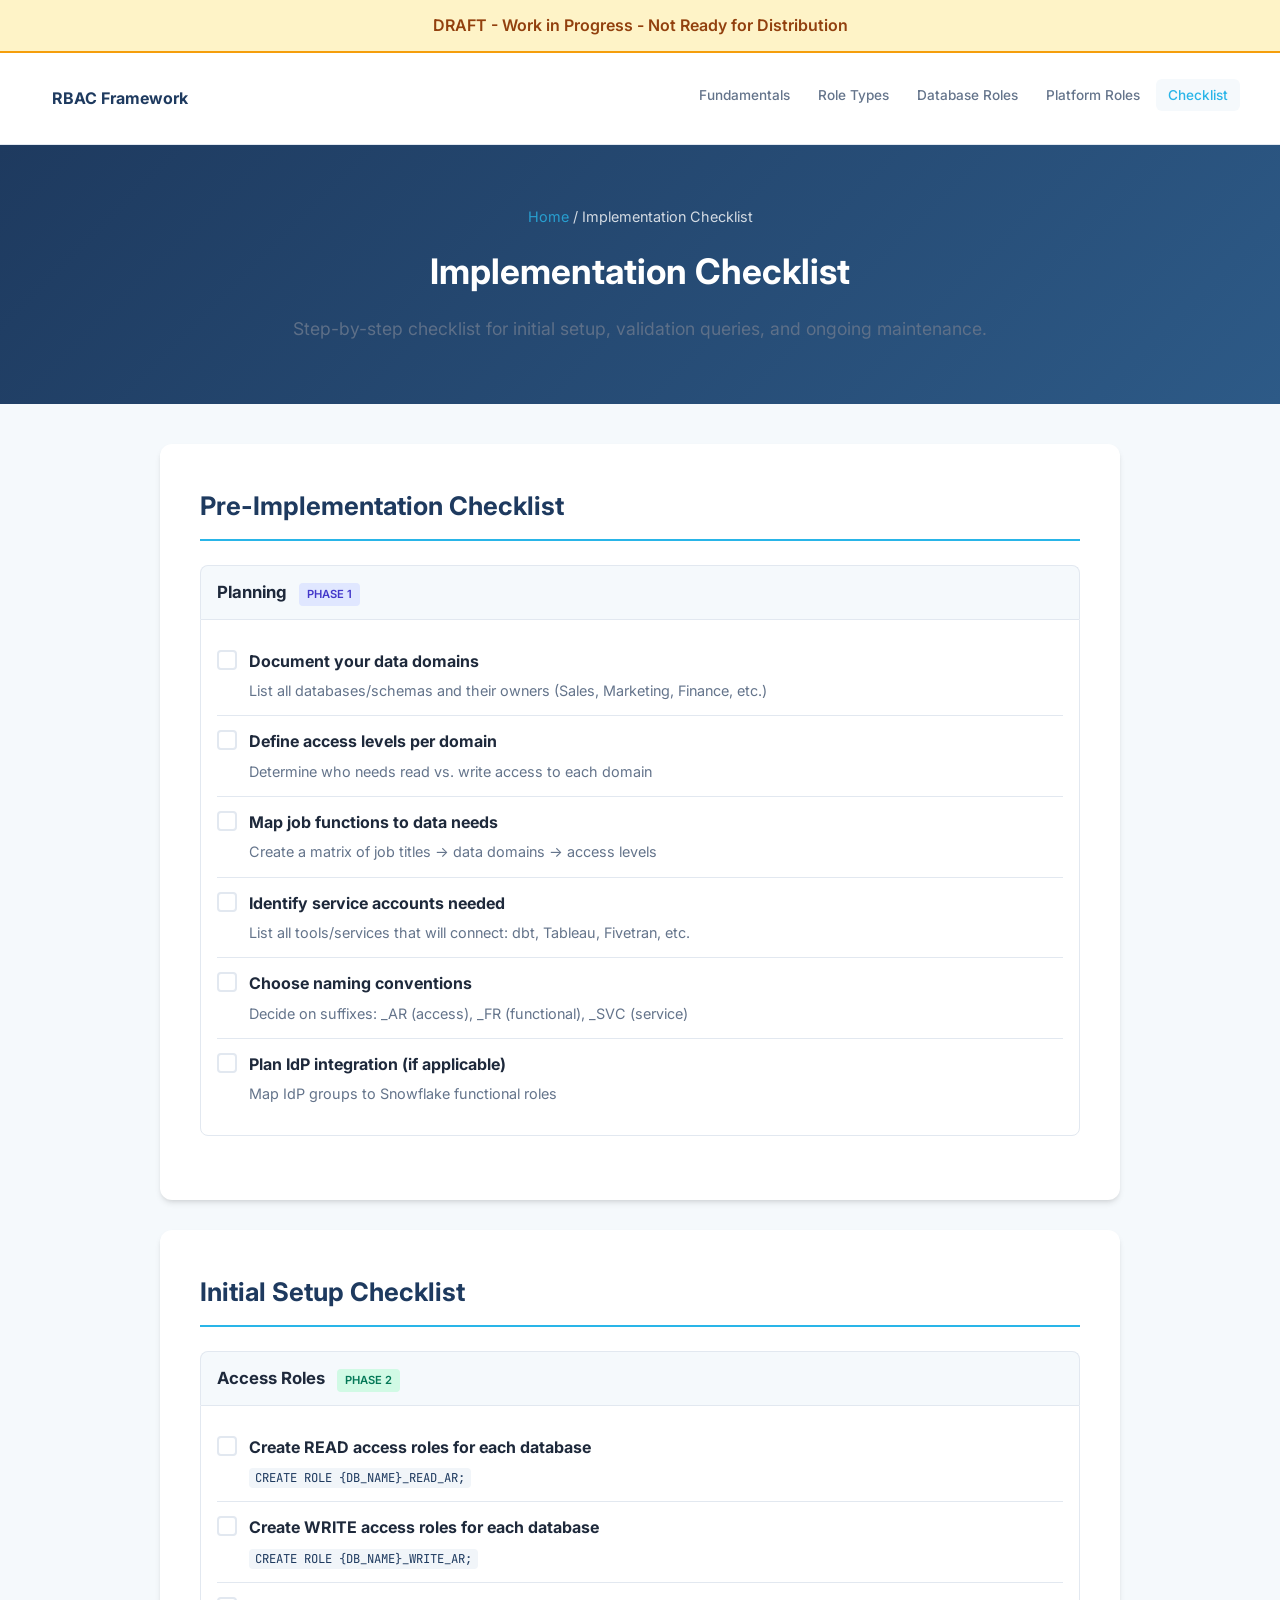
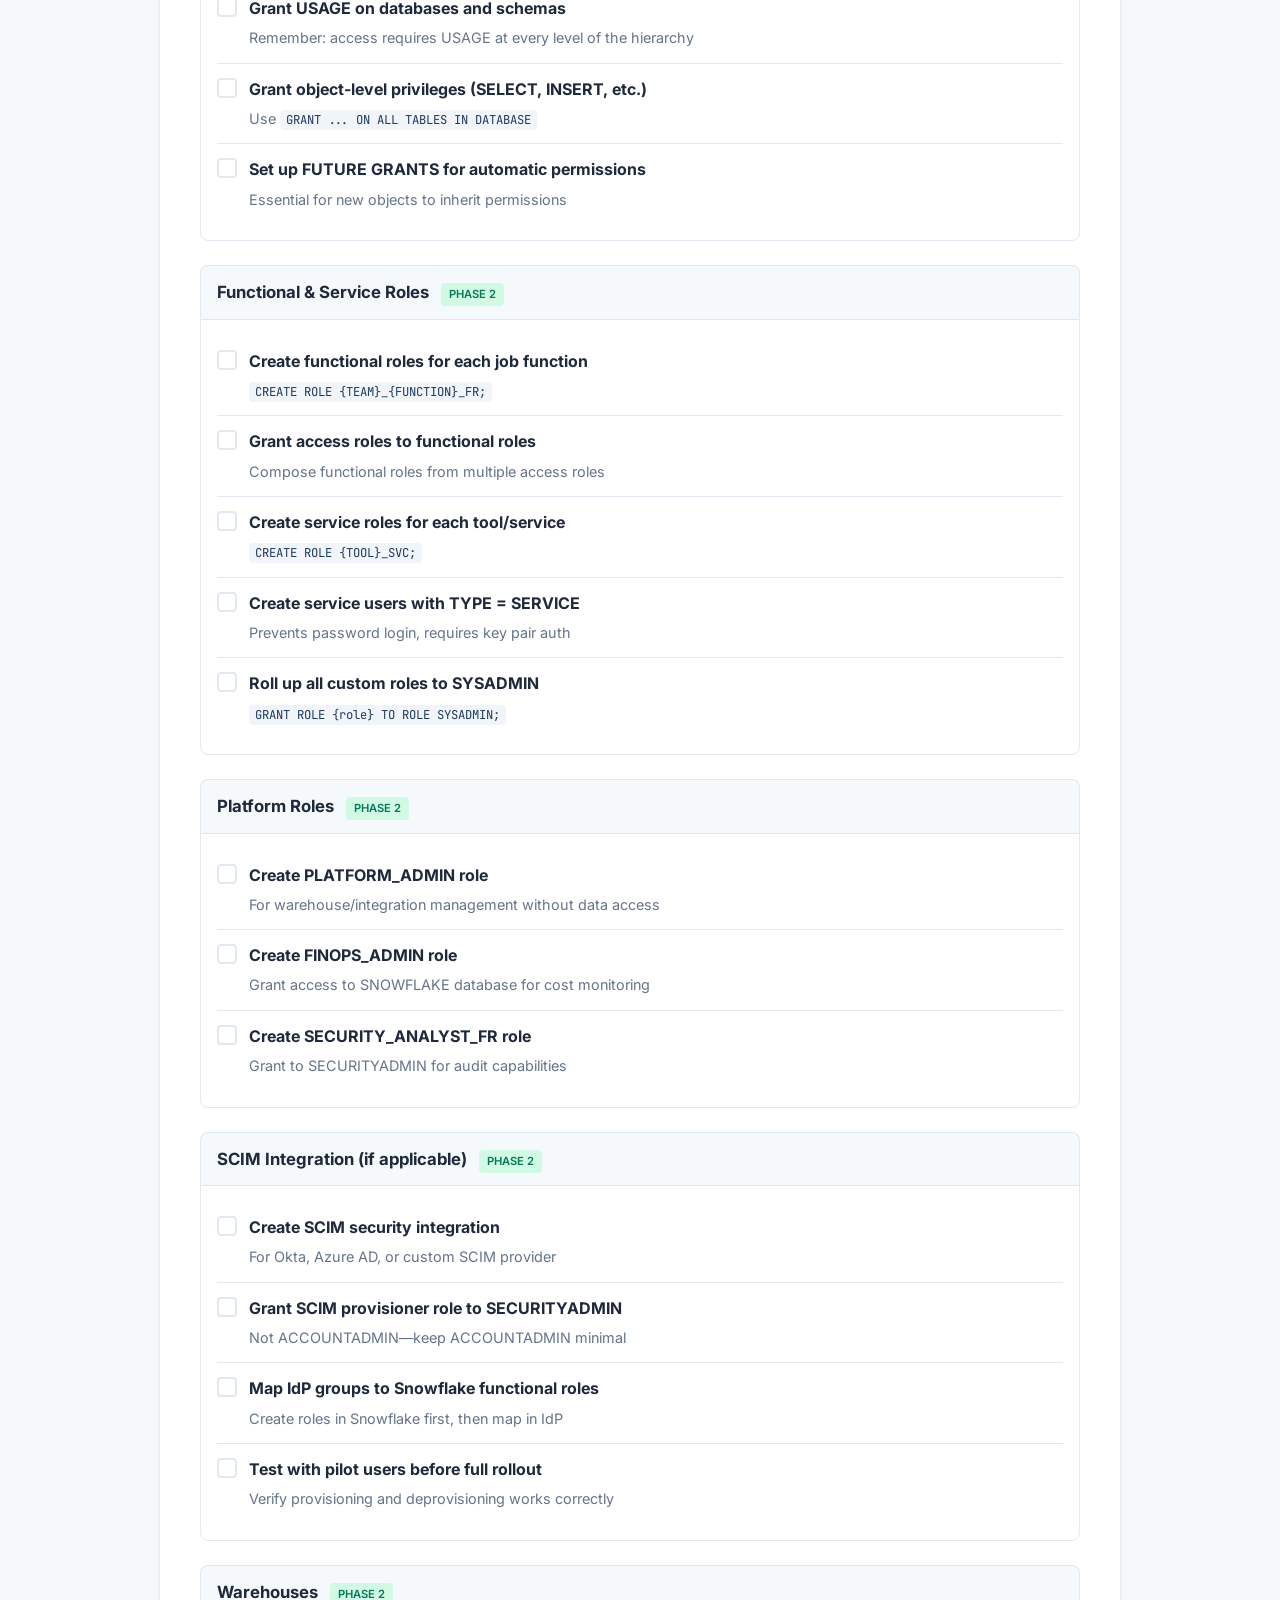
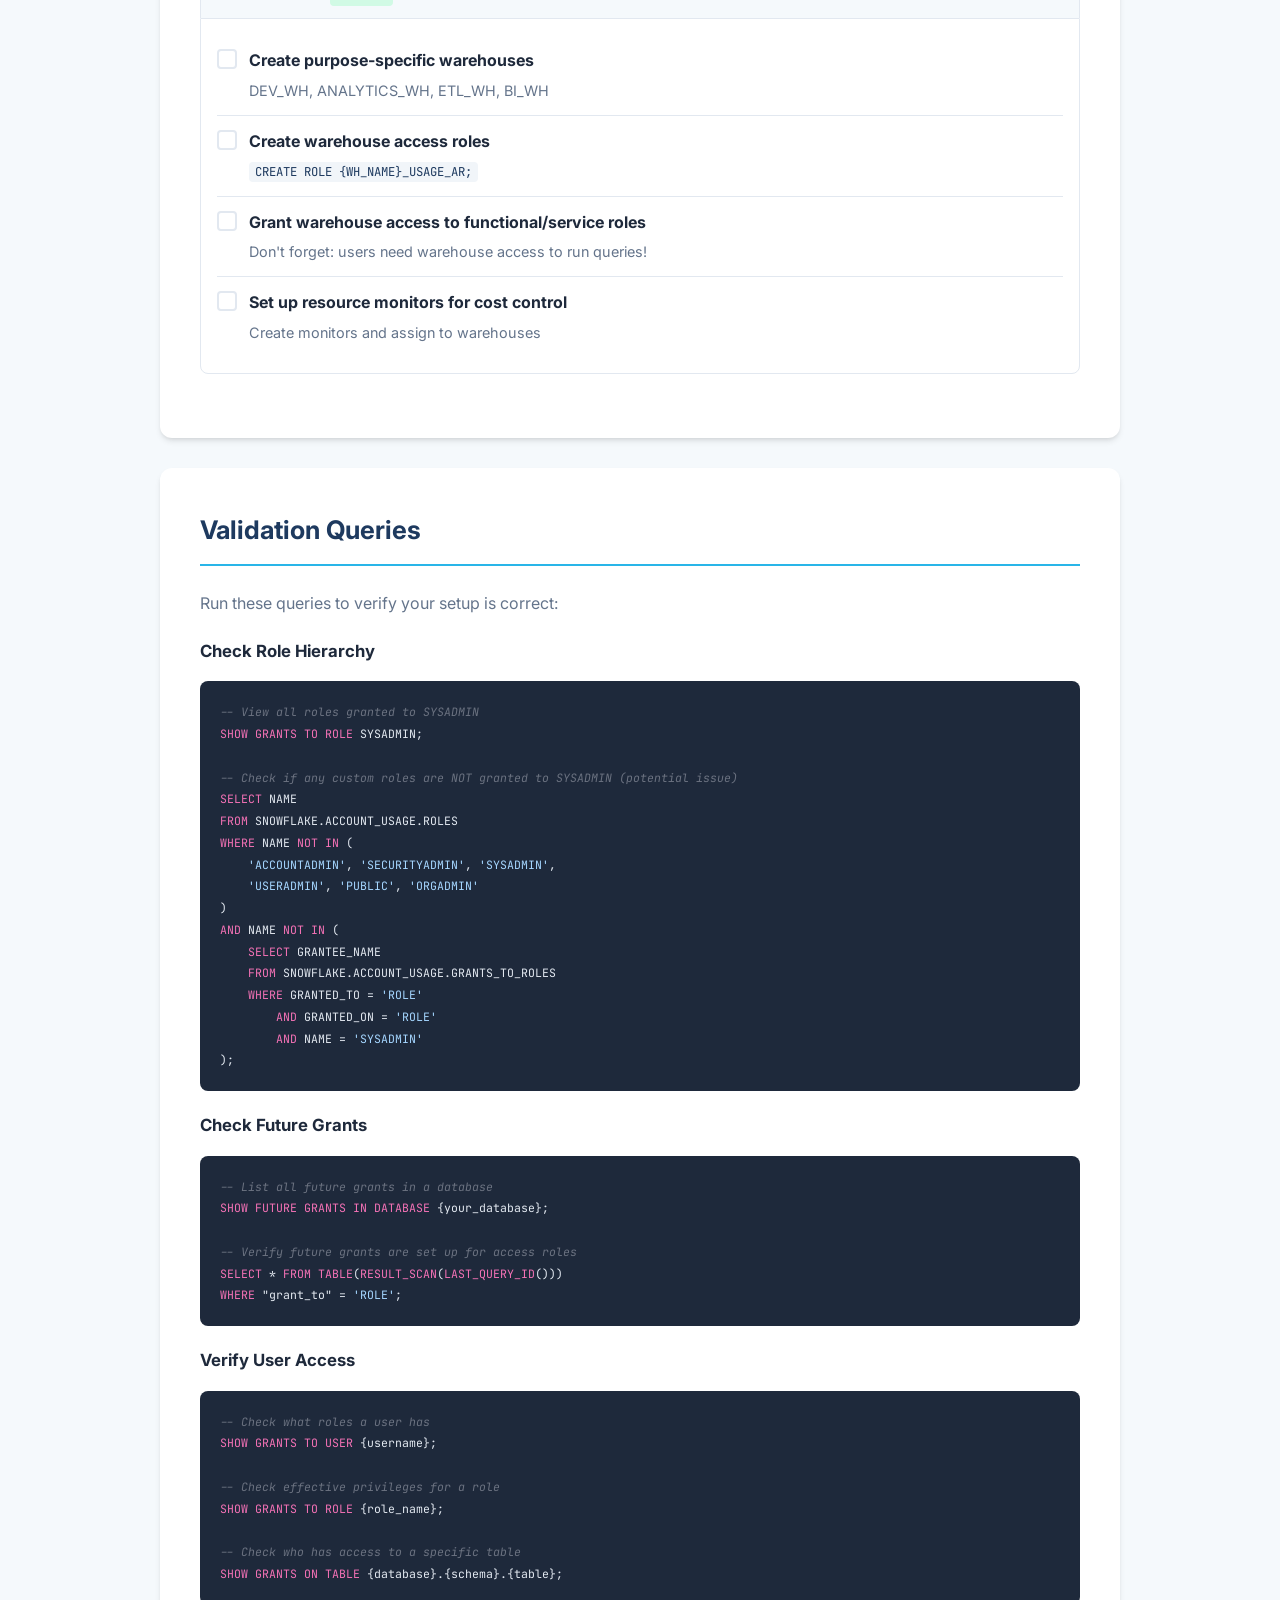
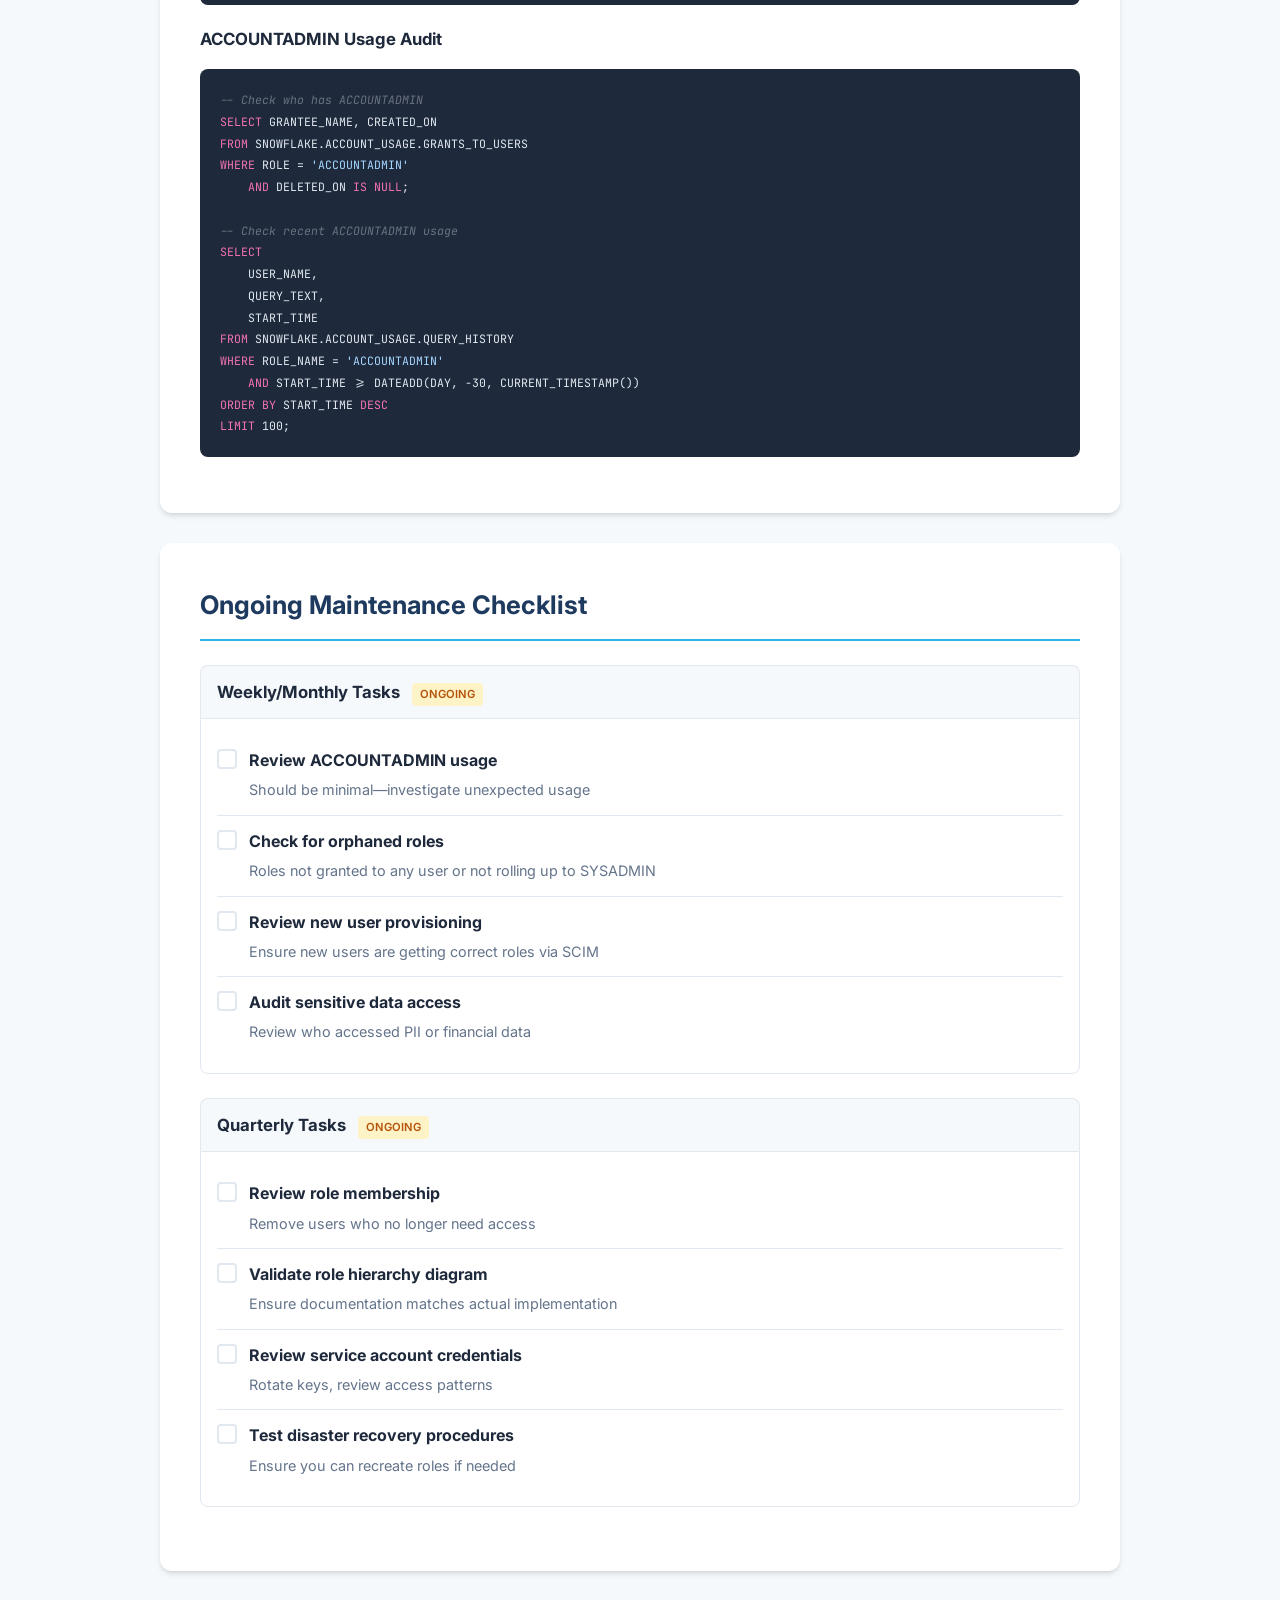
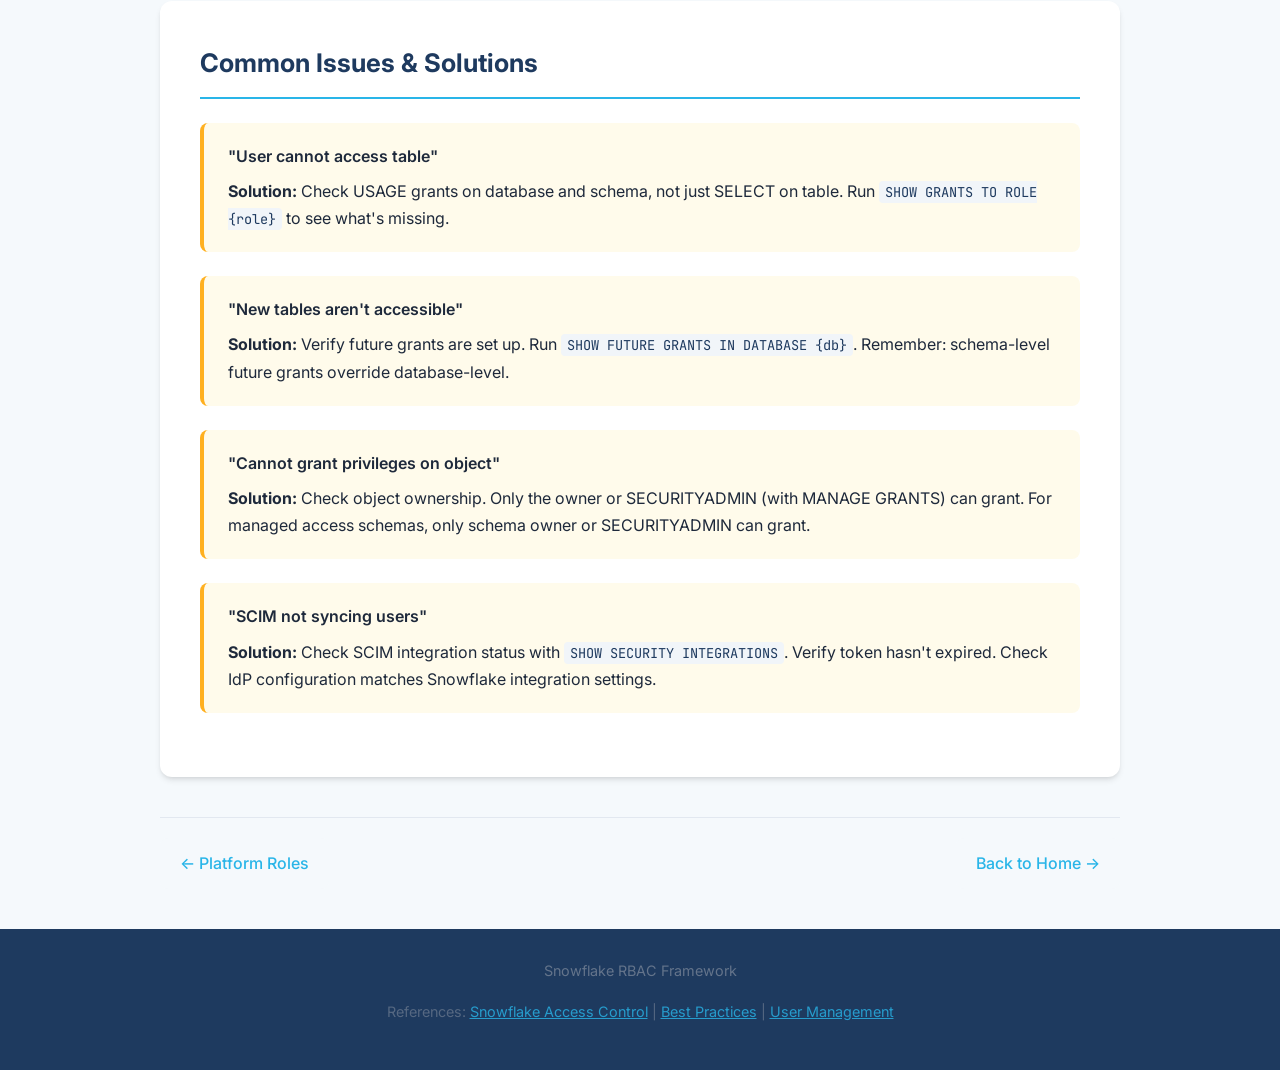
==== commit 8c3b932e: "Update site" ====
--- a/checklist.html
+++ b/checklist.html
@@ -3,7 +3,7 @@
 <head>
     <meta charset="UTF-8">
     <meta name="viewport" content="width=device-width, initial-scale=1.0">
-    <title>Implementation Checklist | Snowflake RBAC Guide</title>
+    <title>Implementation Checklist | Snowflake RBAC Framework</title>
     <link rel="preconnect" href="https://fonts.googleapis.com">
     <link rel="preconnect" href="https://fonts.gstatic.com" crossorigin>
     <link href="https://fonts.googleapis.com/css2?family=Inter:wght@400;500;600;700&family=JetBrains+Mono:wght@400;500&display=swap" rel="stylesheet">
@@ -69,7 +69,7 @@
     <div style="background: #FEF3C7; color: #92400E; padding: 12px; text-align: center; font-weight: 600; border-bottom: 2px solid #F59E0B;">DRAFT - Work in Progress - Not Ready for Distribution</div>
     <nav>
         <div class="nav-inner">
-            <a href="index.html" class="logo">RBAC Guide</a>
+            <a href="index.html" class="logo">RBAC Framework</a>
             <ul>
                 <li><a href="fundamentals.html">Fundamentals</a></li>
                 <li><a href="role-types.html">Role Types</a></li>
@@ -484,7 +484,7 @@
     </div>
 
     <footer>
-        <p>Snowflake RBAC Design Guide</p>
+        <p>Snowflake RBAC Framework</p>
         <p style="margin-top: 12px; opacity: 0.8;">
             References: 
             <a href="https://docs.snowflake.com/en/user-guide/security-access-control-overview" target="_blank">Snowflake Access Control</a> | 
